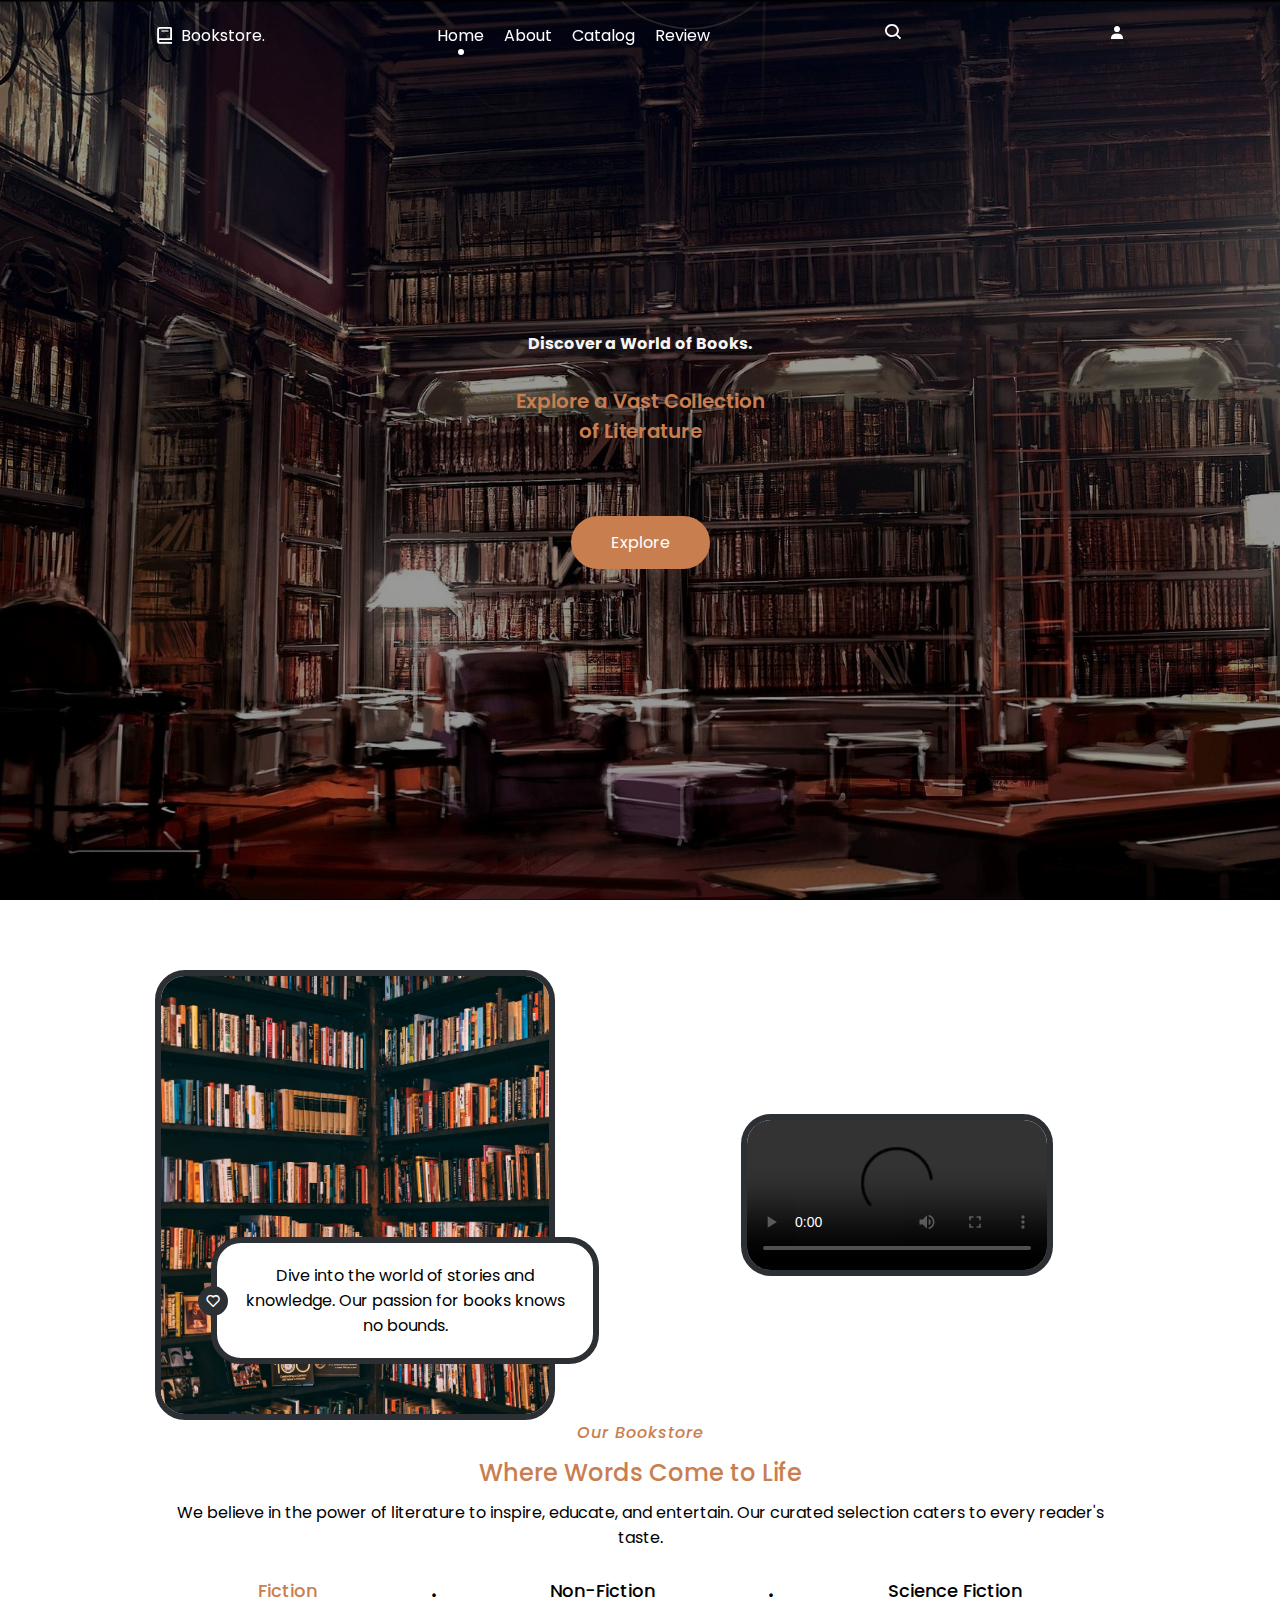
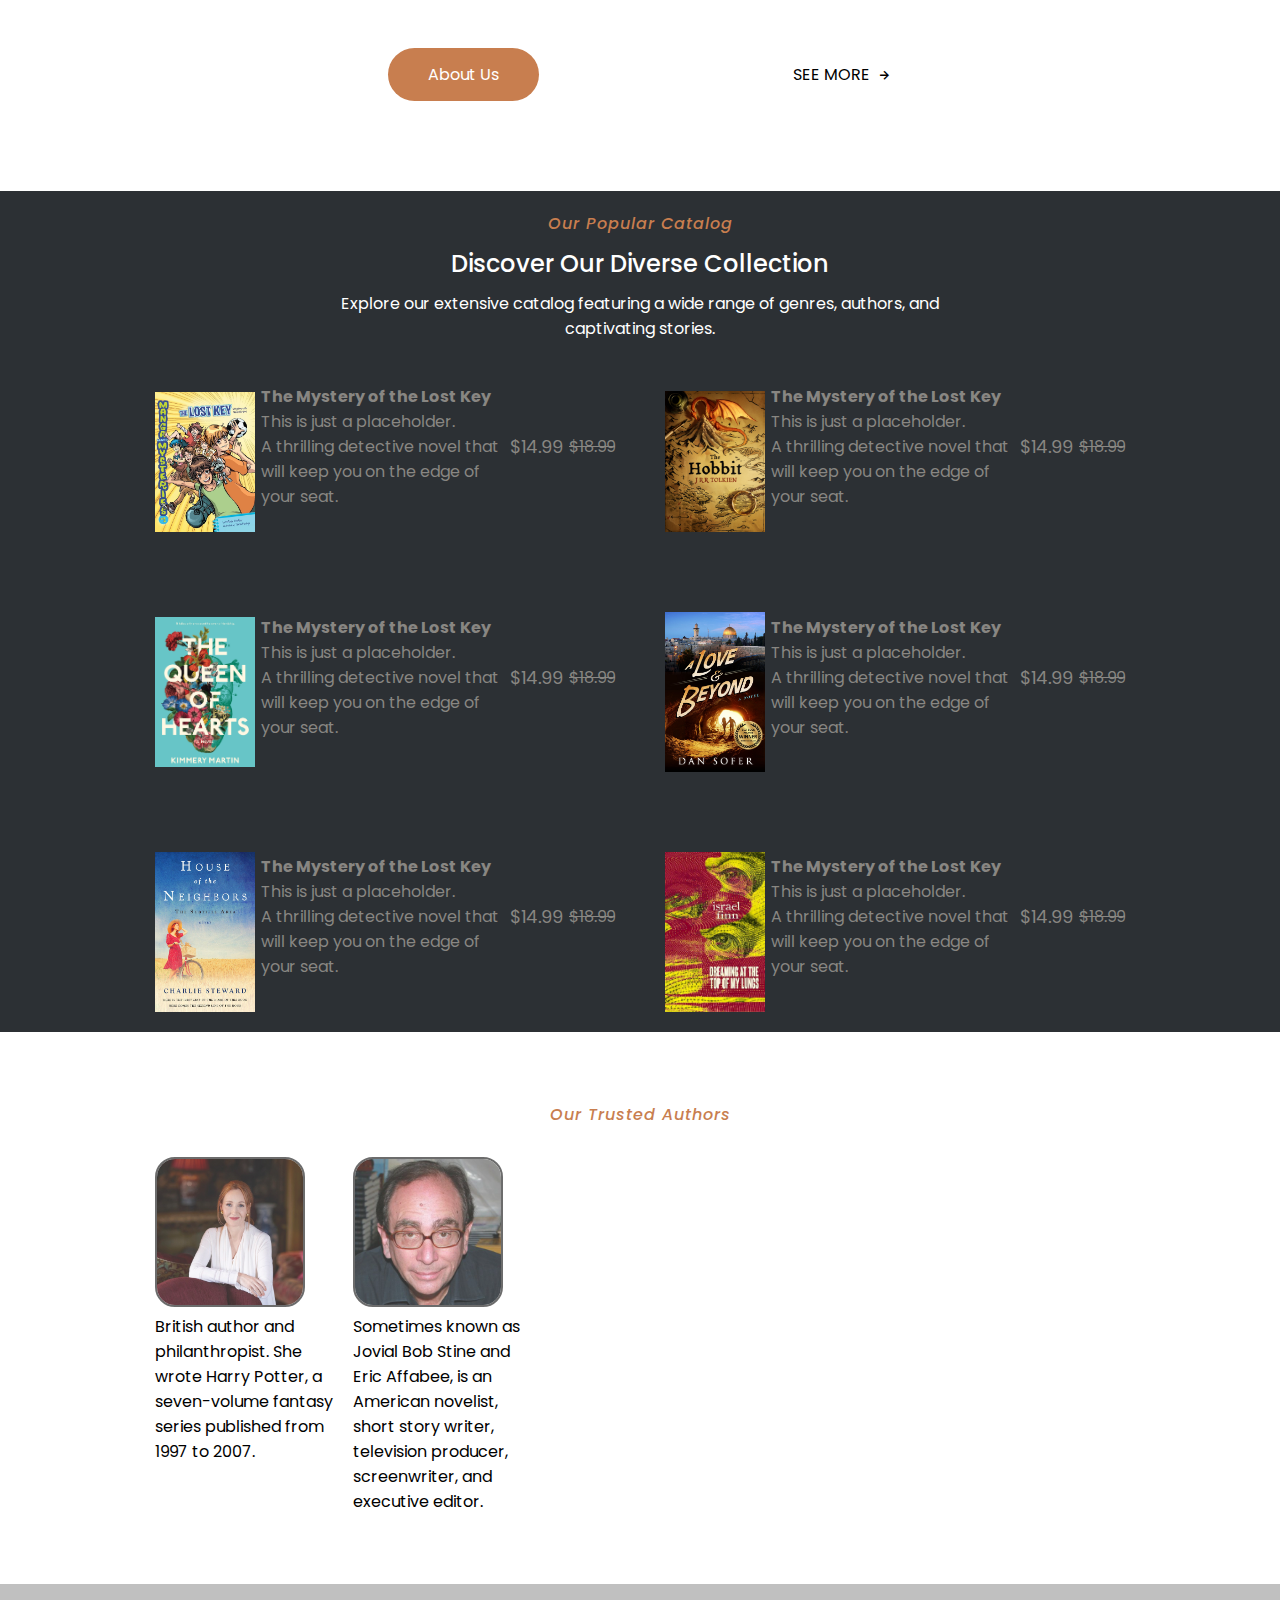
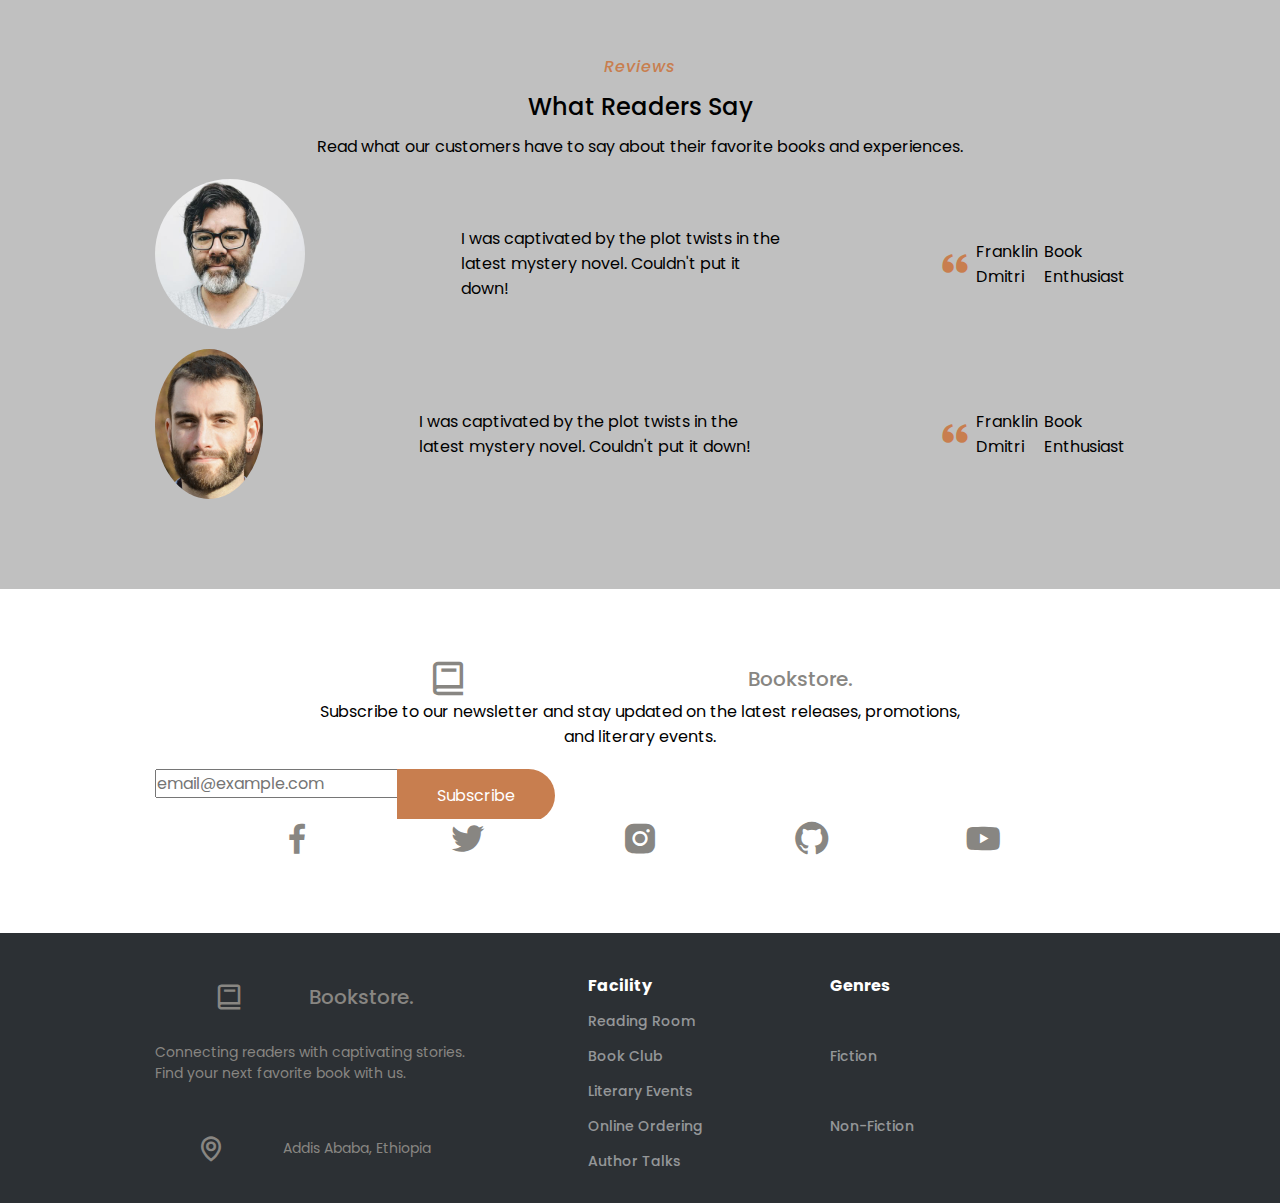
==== index.html @ dbc7db6d "Add files via upload" ====
<!DOCTYPE html>
<html lang="en">
<head>
    <meta charset="UTF-8">
    <meta http-equiv="X-UA-Compatible" content="IE=edge">
    <meta name="viewport" content="width=device-width, initial-scale=1.0">
    <title>Bookstore Website</title>
  
    <!--link to login page -->
   <!--Swiper JS CSS--> 
    <link rel="stylesheet" href="css/swiper-bundle.min.css">
    <!--Scroll Reveal --> 
    <link rel="stylesheet" href="css/scrollreveal.min.js">
    <!-- Boxicons-->
    <link href='https://unpkg.com/boxicons@2.1.2/css/boxicons.min.css' rel='stylesheet'>
     <!--CSS-->
    <link rel="stylesheet" href="css/style.css">
    <link rel="stylesheet" href="catalog.html">
   
</head>
<body>
    <!-- Header -->
    <header class="header">
        
        <nav class="nav container flex">
            <a href="#" class="logo-content flex">
                <i class='bx bx-book logo-icon'></i>
                <span class="logo-text">Bookstore.</span>
            </a>
            <div class="menu-content">
                <ul class="menu-list flex">
                    <li><a href="#home" class="nav-link active-navlink">home</a></li>
                    <li><a href="#about" class="nav-link">about</a></li>
                    <li><a href="catalog.html" class="nav-link">catalog</a></li>
                    <li><a href="Review.html" class="nav-link">review</a></li>
                </ul>

                <div class="media-icons flex">
                    <a href="https://www.facebook.com"><i class='bx bxl-facebook'></i></a>
                    <a href="https://twitter.com/i/flow/login"><i class='bx bxl-twitter'></i></a>
                    <a href="https://www.instagram.com/accounts/login"><i class='bx bxl-instagram-alt'></i></a>
                    <a href="https://github.com/login"><i class='bx bxl-github'></i></a>
                    <a href="https://www.youtube.com/login"><i class='bx bxl-youtube'></i></a>
                </div>

                <i class='bx bx-x navClose-btn'></i>
            </div>
           
             <div class="left-nav">
                <div class="search-icon">
                <i id="search-icon" class="bx bx-search logo-icon"></i>
                </div>
    
                <div class="login-content">
                    <i class='bx bxs-user'></i>
                </div>
                
                <i class='bx bx-menu navOpen-btn'></i>
            </div>
        </nav>    
    </header>

 
      <div class="wrapper">
         <span class="icon-close"><i class='bx bx-x'></i></span>
        <div class="form-box login">
            
        <form action="" class="form-box"> 
          <h2>Login</h2>
        <div class="input-box">
          <input class="input-text" type="email" required>
          <label for="input-text">Email</label>
          <i class='bx bxs-envelope' ></i>
        </div>
        <div class="input-box">
          <input class="input-text" type="password"  minlength="8" maxlength="32" required>
          <label for="input-text">password</label>
          <i class='bx bxs-lock-alt' ></i>
        </div>
        <div class="remeber-forgot">
           <label for="remeber-me"><input  type="checkbox">
         Remeber me</label>
      <a href="#">Forgot password?</a>
      </div>
      <div class="reg">
        <button class="btn" >Login</button>
          </div> 
        <div class="login-register">
            <p>Don't have an account ?<a  href="#"class="register-link">Register</a></p>
        </div>
        </div> 
        <div class="form-box register">
                <form action="" class="form-box"> 
                  <h2>Sign up</h2>
                  <div class="input-box">
                    
                    <input class="input-text" type="text" >
                    <label for="input-text">User name</label>
                    <i class='bx bxs-user' ></i>
                  </div>
                
                
                <div class="input-box">
                  
                  <input class="input-text" type="email">
                  <label for="input-text">Email</label>
                  <i class='bx bxs-envelope' ></i>
                </div>
                
                <div class="input-box">
                  
                  <input class="input-text" type="password"  minlength="8" maxlength="32" >
                  <label for="input-text">password</label>
                  <i class='bx bxs-lock-alt' ></i>
                </div>
                <div class="remeber-forgot">
                    <label for="remeber-me"><input  type="checkbox"id="remeber-me">
                  I agree to the terms and conditions</label>
               
               </div>
                <div class="reg">
                 <button class="btn">Register </button>
                   </div>
                   <div class="login-register"><p>Already have an account ?<a  href="#" class="login-link">Login</a></p>
                   </div>
            </form>
        </div>
      </div>
        <!-- Home Section -->
        <section class="home" id="home">
            <div class="home-content">
                <div class="swiper mySwiper">
                    <div class="swiper-wrapper">
                        <div class="swiper-slide">
                            <img src="images/homeImg1.jpg" alt="" class="home-img">
                            <div class="home-details">
                                <div class="home-text">
                                    <h4 class="homeSubtitle">Discover a World of Books.</h4>
                                    <h2 class="homeTitle">Explore a Vast Collection <br> of Literature</h2>
                                </div>
                                <button class="button">Explore</button>
                            </div>
                        </div>
                        <!-- We will add more slides for different book promotions -->
                    </div>
                    <div class="swiper-button-next swiper-navBtn"></div>
                    <div class="swiper-button-prev swiper-navBtn"></div>
                    <div class="swiper-pagination"></div>
                </div>
            </div>
            
        </section>
    
        <!-- About Section -->
        <section class="section about" id="about">
            <div class="about-content container">
                <div class="about-imageContent">
                    <img src="images/aboutImg.jpg" alt="" class="about-img">
                    <div class="aboutImg-textBox">
                        <i class='bx bx-heart heart-icon flex'></i>
                        <p class="content-description">Dive into the world of stories and knowledge. Our passion for books
                            knows no bounds.</p>
                    </div>
                </div>
    
                <div class="about-details">
                    <div class="about-text">
                        <h4 class="content-subtitle"><i>Our Bookstore</i></h4>
                        <h2 class="content-title">Where Words Come to Life</h2>
                        <p class="content-description">We believe in the power of literature to inspire, educate, and
                            entertain. Our curated selection caters to every reader's taste.</p>
                        <ul class="about-lists flex">
                            <li class="about-list">Fiction</li>
                            <li class="about-list dot">.</li>
                            <li class="about-list">Non-Fiction</li>
                            <li class="about-list dot">.</li>
                            <li class="about-list">Science Fiction</li>
                        </ul>
                    </div>
    
                    <div class="about-buttons flex">
                        <button class="button">About Us</button>
                        <a href="#" class="about-link flex">
                            <span class="link-text">see more</span>
                            <i class='bx bx-right-arrow-alt about-arrowIcon'></i>
                        </a>
                    </div>
                </div>
                <div class="about-intro-video">
                    <video src="/images/intro.mkv" controls  class="about-video"></video>
                </div>
            </div>
        </section>
    
        <!-- Catalog Section -->
        <section class="section catalog" id="catalog">
            <div class="catalog-container container">
                <div class="catalog-text">
                    <h4 class="section-subtitle"><i>Our Popular Catalog</i></h4>
                    <h2 class="section-title">Discover Our Diverse Collection</h2>
                    <p class="section-description">
                        Explore our extensive catalog featuring a wide range of genres, authors, and captivating stories.
                    </p>
                </div>
    
                <div class="catalog-content">
                    <div class="catalog-item catalog-item1 flex">
                        <img src="images/book1.jpg" alt="" class="catalog-img">
                        <div class="catalogItem-details">
                            <h4 class="catalogItem-topic"><span class="no-wrap">The Mystery of the Lost Key</span></h4>
                            <p class="catalogItem-des">This is just a placeholder. <br>  A thrilling detective novel that will keep you on the edge of
                            your seat.</p>
                        </div>
                        <div class="catalogItem-price flex">
                            <span class="discount-price">$14.99</span>
                            <span class="real-price">$18.99</span>
                        </div>
                    </div>
                    <div class="catalog-item catalog-item2 flex">
                        <img src="images/Cover 1.jpg" alt="" class="catalog-img">
                        <div class="catalogItem-details">
                            <h4 class="catalogItem-topic"><span class="no-wrap">The Mystery of the Lost Key</span></h4>
                            <p class="catalogItem-des">This is just a placeholder. <br> A thrilling detective novel that will keep you on the edge of
                            your seat.</p>
                        </div>
                        <div class="catalogItem-price flex">
                            <span class="discount-price">$14.99</span>
                            <span class="real-price">$18.99</span>
                        </div>
                    </div>
                    <div class="catalog-item catalog-item3 flex">
                        <img src="images/Cover 2.jpg" alt="" class="catalog-img">
                        <div class="catalogItem-details">
                            <h4 class="catalogItem-topic"><span class="no-wrap">The Mystery of the Lost Key</span></h4>
                            <p class="catalogItem-des">This is just a placeholder. <br> A thrilling detective novel that will keep you on the edge of
                                your seat.</p>
                        </div>
                        <div class="catalogItem-price flex">
                            <span class="discount-price">$14.99</span>
                            <span class="real-price">$18.99</span>
                        </div>
                    </div>
                    <div class="catalog-item catalog-item4 flex">
                        <img src="images/Cover 3.jpg" alt="" class="catalog-img">
                        <div class="catalogItem-details">
                            <h4 class="catalogItem-topic"><span class="no-wrap">The Mystery of the Lost Key</span></h4>
                            <p class="catalogItem-des">This is just a placeholder. <br> A thrilling detective novel that will keep you on the edge of
                            your seat.</p>
                        </div>
                        <div class="catalogItem-price flex">
                            <span class="discount-price">$14.99</span>
                            <span class="real-price">$18.99</span>
                        </div>
                    </div>
                    <div class="catalog-item catalog-item5 flex">
                        <img src="images/cover 4.jpg" alt="" class="catalog-img">
                        <div class="catalogItem-details">
                            <h4 class="catalogItem-topic"><span class="no-wrap">The Mystery of the Lost Key</span></h4>
                            <p class="catalogItem-des">This is just a placeholder. <br> A thrilling detective novel that will keep you on the edge of
                            your seat.</p>
                        </div>
                        <div class="catalogItem-price flex">
                            <span class="discount-price">$14.99</span>
                            <span class="real-price">$18.99</span>
                        </div>
                    </div>
                    <div class="catalog-item catalog-item6 flex">
                        <img src="images/cover 5.jpg" alt="" class="catalog-img">
                        <div class="catalogItem-details">
                            <h4 class="catalogItem-topic"><span class="no-wrap">The Mystery of the Lost Key</span></h4>
                            <p class="catalogItem-des">This is just a placeholder. <br> A thrilling detective novel that will keep you on the edge of
                            your seat.</p>
                        </div>
                        <div class="catalogItem-price flex">
                            <span class="discount-price">$14.99</span>
                            <span class="real-price">$18.99</span>
                        </div>
                    </div>
                    <!-- Add more book items as needed -->
                </div>
            </div>
        </section>

        <!-- Brand Section -->
        <section class="section brand">
            <div class="brand-container container">
                <h4 class="section-subtitle"><i>Our Trusted Authors</i></h4>
                <div class="brand-images">
                    <!-- Add author images -->
                    <figure class="brand-image">
                        <a href="https://en.wikipedia.org/wiki/J._K._Rowling" title="J. K. Rowling" target="_blank"><img src="images/author1.jpg"
                                alt="" class="brand-img"></a>
                                <figcaption> British author and philanthropist. She wrote Harry Potter, a seven-volume fantasy series published from 1997 to 2007.</figcaption>
                        </figure>
                    <figure class="brand-image">
                        <a href="https://en.wikipedia.org/wiki/R._L._Stine" title="R. L. Stine" target="_blank"><img src="images/author2.jpg"
                                alt="" class="brand-img"></a>
                                <figcaption>Sometimes known as Jovial Bob Stine and Eric Affabee, is an American novelist, short story writer, television producer,
                                screenwriter, and executive editor.</figcaption>
                        </figure>
                    <!-- Add more author images -->
                </div>
            </div>
        </section>
    
        <!-- Reviews Section -->
        <section class="section review" id="review">
            <div class="review-container container">
                <div class="review-text">
                    <h4 class="section-subtitle"><i>Reviews</i></h4>
                    <h2 class="section-title">What Readers Say</h2>
                    <p class="section-description">Read what our customers have to say about their favorite books and
                        experiences.</p>
                </div>
    
                <div class="testimonials">
                    <!-- Add book-related testimonials -->
                    <div class="testimonial-content flex">
                        <img src="images/reader1.jpg" alt="" class="review-img">
                        <p class="review-quote">I was captivated by the plot twists in the latest mystery novel.
                            Couldn't put it down!</p>
                        <i class='bx bxs-quote-alt-left quote-icon'></i>
                        <div class="testimonial-personDetails flex">
                            <span class="name">Franklin Dmitri</span>
                            <span class="job">Book Enthusiast</span>
                        </div>
                    </div>
                    <div class="testimonial-content flex">
                        <img src="images/reader2.jpg" alt="" class="review-img">
                        <p class="review-quote">I was captivated by the plot twists in the latest mystery novel.
                            Couldn't put it down!</p>
                        <i class='bx bxs-quote-alt-left quote-icon'></i>
                        <div class="testimonial-personDetails flex">
                            <span class="name">Franklin Dmitri</span>
                            <span class="job">Book Enthusiast</span>

                        </div>
                    </div>
                </div>
            </div>
        </section>
    
        <!-- Newsletter Section -->
        <section class="section newsletter">
            <div class="newsletter-container container">
                <a href="#" class="logo-content flex">
                    <i class='bx bx-book logo-icon'></i>
                    <span class="logo-text">Bookstore.</span>
                </a>
                <p class="section-description">Subscribe to our newsletter and stay updated on the latest releases,
                    promotions, and literary events.</p>
                <div class="newsletter-inputBox">
                    <input type="email" placeholder="email@example.com" class="newsletter-input">
                    <button class="button newsletter-button">Subscribe</button>
                </div>
                <div class="newsletter media-icons flex">
                    <!-- Replace the following URLs with our actual social media links -->
                    <a href="https://www.facebook.com"><i class='bx bxl-facebook'></i></a>
                    <a href="https://twitter.com"><i class='bx bxl-twitter'></i></a>
                    <a href="https://www.instagram.com"><i class='bx bxl-instagram-alt'></i></a>
                    <a href="https://github.com"><i class='bx bxl-github'></i></a>
                    <a href="https://www.youtube.com"><i class='bx bxl-youtube'></i></a>
                </div>
            </div>

        </section>
    </main>
<!-- Footer Section -->
<footer class="section footer">
    <div class="footer-container container">
        <div class="footer-content">
            <a href="#" class="logo-content flex">
                <i class='bx bx-book logo-icon'></i>
                <span class="logo-text">Bookstore.</span>
            </a>
            <p class="content-description">Connecting readers with captivating stories. Find your next favorite book with us.</p>
            <div class="footer-location flex">
                <i class='bx bx-map map-icon'></i>
                <div class="location-text">
                    Addis Ababa, Ethiopia
                </div>
            </div>
        </div>
        <div class="footer-linkContent">
            <ul class="footer-links">
                <h4 class="footerLinks-title">Facility</h4>
                <li><a href="#" class="footer-link">Reading Room</a></li>
                <li><a href="#" class="footer-link">Book Club</a></li>
                <li><a href="#" class="footer-link">Literary Events</a></li>
                <li><a href="#" class="footer-link">Online Ordering</a></li>
                <li><a href="#" class="footer-link">Author Talks</a></li>
            </ul>
            <ul class="footer-links">
                <h4 class="footerLinks-title">Genres</h4>
                <li><a href="#" class="footer-link">Fiction</a></li>
                <li><a href="#" class="footer-link">Non-Fiction</a></li>
                <!-- more genre links as needed -->
            </ul>
        </div>
    </div>
</footer>

<script src="js/script.js"></script>
</body>
</html>
---- css/style.css ----
/* Google Fonts - Poppins */
@import url('https://fonts.googleapis.com/css2?family=Poppins:wght@300;400;500;600&display=swap');

html{
    font-size: 62.5%; /* 1rem = 10px */
    scroll-behavior: smooth;
}
:root{
/* Font Sizes & Family */
/* if we set html's font size 62.5% then 1rem = 10px */

--body-font: 'Poppins', sans-serif;

--big-font: 4rem;
--h1-font: 3.6rem;
--h2-font: 2.4rem;
--h3-font: 2rem;
--h4-font: 1.8rem;
--normal-font: 1.6rem;
--small-font: 1.4rem;
--smaller-font: 1.3rem;

/* Font Weight ***/
--font-regular: 400;
--font-medium: 500;
--font-semi-bold: 600;

/* Color Variables */
--primary-color: #C87E4F;
--primary-color-hover: #C2703D;
--text-color: #000000;
--text-color-light: #888682;
--border-color: #484848;
--white-color: #FFF;
--section-bg: #2C3034;
--log-fon-c:#888682;
/* z-index */
--z-overlay: 10;
--z-fixed: 100;

/* transition */
--tran-0-2: 0.2s;
--tran-0-3: 0.3s;
--tran-0-5: 0.5s;
}

/*Font sizes For Small Screen 968px */
@media screen and (max-width: 990px) {
:root {
  --big-font: 3.5rem;
  --h1-font: 2.4rem;
  --h2-font: 2rem;
  --h3-font: 1.8rem;
  --h4-font: 1.6rem;
  --normal-font: 1.5rem;
  --small-font: 1.3rem;
  --smaller-font: 1.2rem;
}
}
/* CSS Reset */
*{
  margin: 0;
  padding: 0;
  box-sizing: border-box;
}
body{
  overflow-x: hidden;
  background-color: var(--white-color);
}

/* Custom Scrollbar */
::selection {
  background-color: var(--primary-color);
  color: var(--white-color);
}
::-webkit-scrollbar{
  width: 8px;
}
::-webkit-scrollbar-track{
  background-color: #f9f1ec;
}
::-webkit-scrollbar-thumb{
  border-radius: 1rem;
  background-color: var(--primary-color);
}
::-webkit-scrollbar-thumb:hover{
  border-radius: 1rem;
  background-color: var(--primary-color-hover)
}

body,
button,
input{
  font-family: var(--body-font);
  font-size: var(--normal-font);
  font-weight: var(--font-regular);
  color: var(--text-color);
}
input{
  outline: none;
}
ul{
  list-style-type: none;
}
a {
  text-decoration: none;
}
img{
  width: 100%;
  height: auto;
  object-fit: cover;
}

/* Utility CSS */
.section{
  padding: 7rem 2rem;
}
.container{
  max-width: 1030px;
  width: 100%;
  margin: 0 auto;
  padding: 0 3rem;
}
.flex{
  display: flex;
  justify-content: space-evenly;
  align-items: center;
  column-gap: 0.6rem;
}
.button{
  border: none;
  outline: none;
  color: var(--white-color);
  padding: 1.4rem 4rem;
  border-radius: 3rem;
  background-color: var(--primary-color);
  transition: var(--tran-0-3);
  cursor: pointer;
}
.catalog-img {
  max-width: 100px; 
  max-height: auto; 
}
.button:hover{
  background-color: var(--primary-color-hover);
}
.section-subtitle,
.content-subtitle{
  color: var(--primary-color);
  font-size: var(--normal-font);
  letter-spacing: 1px;
  font-weight: var(--font-medium);
  text-align: center;
}
.section-title,
.content-title{
  color:#C87E4F;
  text-align: center;
  font-size: var(--h2-font);
  font-weight: var(--font-medium);
  margin: 1rem 0;
}
.section-description,
.content-description{
  text-align: center;
  margin-bottom: 2rem;
}
.section-description{
  padding: 0 16rem;
}

.no-wrap {
  text-wrap: nowrap;
}

/* Header */
.header{
  position: fixed;
  top: 0;
  left: 0;
  height: 7rem;
  width: 100%;
  z-index: var(--z-fixed);
  transition: var(--tran-0-5);
}
.header-active{
  height: 6rem;
  background-color: var(--white-color);
  box-shadow: 0 0 10px rgba(0, 0, 0, 0.2);
}


/* nav */
.nav{
  position: relative;
  height: 100%;
  align-items: center;
  justify-content: space-between;
}
.navOpen-btn,
.login-content,
.logo-icon,
.logo-text,
.nav-link,
.phone-icon,
.phone-number a{
  color: var(--white-color);
 
}

.logo-text,
.logo-icon{
  margin:0  ;
}
.left-nav{
  width: 25%;
  display: flex;
  justify-content: space-between;
}

.header-active .login-content,
.header-active .logo-icon,
.header-active .logo-text,
.header-active .nav-link,
.header-active .phone-icon,
.header-active .phone-number{
  color: var(--text-color);
}

.logo-icon,
.phone-icon{
  font-size: 2rem;
}
.menu-list{
  column-gap: 2rem;
}
.nav-link{
  position: relative;
  text-transform: capitalize;
}
.nav-link::before{
  content: '';
  position: absolute;
  left: 50%;
  bottom: -8px;
  height: 6px;
  width: 6px;
  border-radius: 50%;
  transform: translateX(-50%);
  background-color: var(--white-color);
  opacity: 0;
}
.active-navlink::before{
  opacity: 1;
}
.header-active .active-navlink::before{
  background-color: var(--text-color);
}
.media-icons{
  column-gap: 1rem;
}
.media-icons a{
  color: var(--text-color-light);
}
.navClose-btn,
.navOpen-btn,
.media-icons{
  display: none;
}


/* nav responsive */
@media screen and (max-width: 768px) {
  .contact-content{
    display: none;
  }
  .navClose-btn,
  .navOpen-btn,
  .media-icons{
  display: block;
  }
  .nav .menu-content{
    position: fixed;
    top: 0;
    right: -100%;
    max-width: 300px;
    width: 100%;
    height: 100%;
    z-index: var(--z-fixed);
    padding: 10rem 0 5rem;
    background-color: var(--white-color);
    box-shadow: 0 0 10px rgba(0, 0, 0, 0.2);
    display: flex;
    flex-direction: column;
    align-items: center;
    justify-content: space-between;
    transition: var(--tran-0-5);
  }

  .nav .menu-content.open{
    right: 0;
  }
  .menu-list{
    flex-direction: column;
    row-gap: 2.5rem;
    font-size: var(--h4-font);
  }
  .nav-link{
    color: var(--text-color);
  }
  .nav-link::before{
    background-color: var(--text-color);
  }
  .navClose-btn{
    position: absolute;
    top: 2rem;
    right: 2rem;
    font-size: 2.5rem;
    cursor: pointer;
  }
  .navOpen-btn{
    font-size: 2rem;
    cursor: pointer;
    color: var(--white-color);
  }
  .header-active .navOpen-btn{
    color: var(--text-color);
  }
}
/*login- register*/
.wrapper{
  shape-rendering: crispEdges;
  text-rendering: optimizeLegibility;
  image-rendering: optimizeQuality;
  z-index: 2;
  font-size:medium;
  display: flex;
  position: absolute;
  width: 43rem;
  height:44rem;
  border-radius: 3rem;
  box-shadow: 0px 5px 20px rgba(122, 118, 118, 0.51);
  background-color:transparent;
  backdrop-filter: blur(40px);
  justify-content: center;
  align-items: center;
  top: 50%;
  left: 50%;
  transform:  translate(-50%,-50%);
  transform: scale(0) ;
  overflow: hidden;
   border: 1px solid #5c3b3bc0;
   transition: 0.4s , 0.25s ;
  position: fixed;
}
.wrapper.active-popup{
  transform: scale(1);
  transform: translate(-50%,-50%);
 
}

.wrapper.active{
  height: 53rem;
  scroll-behavior:none;
}
.wrapper .form-box{
  width: 100%;
  padding: 30px;
}
.wrapper .form-box.login{
  transition: transform .18s ease;
  transform: translateX(0);
}
.wrapper.active .form-box.login{
  position: absolute;
  transition: none;
  transform: translateX(-400px);
}
.wrapper .form-box.register{
  position:absolute;
  transform: translateX(400px);
}
.wrapper.active .form-box.register{
  transition:transform 0.18s ease;
  transform:translateX(0) ;
}

.wrapper .icon-close{
  
   z-index: 3;
  position: absolute; 
  top: 0;
  right:0;
  background-color:var(--primary-color-hover);
  width: 50px;
  height: 50px;
  font-size: 2em;
  border-bottom-left-radius: 30px 30px;
  color: #c0c0c0;
  display: flex;
  justify-content: center;
  align-items: center; 
  cursor: pointer;
}
.form-box h2{
  text-align: center;
  margin: 3rem;
  color: var(--log-fon-c);
}
.wrapper .register-form{
  position: absolute;
  transform: translatex(500px);
}

.input-box{
  position: relative;
  width: 100%;
  height: 5rem;
  margin: 3rem 0;
  border-bottom: 1px solid #3C3633 ;
  
}
.input-box  label{
  position: absolute ;
  top: 55%;
  left: 5px;
  transform: translateY(-50%);
  transition: 0.3s;
  color: var(--log-fon-c);
}
.input-box input:focus~label,
.input-box input:valid~label
{ 
    top: -5px;
}

 .input-box i{
  color: var(--log-fon-c);
  position: absolute;
  right: 7px;
  line-height: 5.7rem;
}
 .input-text{
  outline: none;
  border: none;
  border-radius: 0.2rem;
  width: 100%;
  height: 100%;
  border: none;
  font-size: 1em;
  font-weight: 500;
  padding: 0 37px 0 5px  ;
  margin: 1.2rem 0;
  color: var(--log-fon-c);
  background-color: transparent;
  
}

 .remeber-forgot{
  display: flex;
  justify-content: space-evenly;
  color:var(--log-fon-c)
}
 .remeber-forgot a{
  text-decoration: none;
  color: #f19256;
}
 .remeber-forgot label input{
  accent-color:#f19256;
}
 .remeber-forgot a:hover{
  text-decoration: underline;
}
.login-register{
  display: flex;
  justify-content: space-evenly;
  font-size: 1em;
  color: var(--log-fon-c);
}
.login-register a{
  text-decoration: none;
  color: #f19256;
}
.login-register a:hover{
text-decoration: underline;
}
.reg{
  display: flex;
  justify-content: center;
}
.btn{
  background-color:#f19256;
  border: none;
  margin-top: 1.5rem;
  margin-bottom: 1.5rem;
  width: 28rem;
  height: 3.8rem;
  font-size:1.7rem;
  font-weight: 600;
  border-radius: 0.5rem;
}
.btn:hover{
  background-color: #dad8d8;
  color: rgb(226, 94, 17);
}


/* Home */
.home{
  height: 100vh;
  width: 100%;
  /* background-color: red; */
  background-color: var(--primary-color);
}
.swiper-slide{
  position: relative;
  height: 100vh;
  width: 100%;
}
.home .swiper-slide::before{
  content: '';
  position: absolute;
  left: 0;
  top: 0;
  height: 100%;
  width: 100%;
  background-color: rgba(0, 0, 0, 0.4);

}
.home-img{
  width: 100%;
  height: 100%;
}

/* swiper button */
.swiper-navBtn{
  height: 5rem;
  width: 5rem;
  color: var(--white-color);
  border-radius: 50%;
  background-color: rgba(255, 255, 255, 0.2);
  transition: var(--tran-0-2);
  opacity: 0;
  visibility: visible;
}
.home:hover .swiper-navBtn,
.review:hover .swiper-navBtn{
  opacity: 1;
}
.swiper-navBtn:hover{
  background-color: rgba(255, 255, 255, 0.3);
}
.swiper-navBtn::after,
.swiper-navBtn::before{
  font-size: 2rem;
}

.swiper-button-next{
  right: 16rem;
}
.swiper-button-prev{
  left: 16rem;
}

.swiper-pagination-bullet{
  background-color: var(--white-color);
  opacity: 1;
  height: 1.5rem;
  width: 1.5rem;
  margin-bottom: 2rem;
  visibility: hidden;
}
.swiper-pagination-bullet-active{
  border: 3px solid var(--white-color);
  background-color: var(--primary-color);
}
.home-details{
  position: absolute;
  top: 50%;
  left: 50%;
  transform: translate(-50%, -50%);
  display: grid;
  justify-items: center;
  width: 100%;
  row-gap: 4rem;
}

.homeSubtitle{
  text-align: center;
  font-size: var(--normal-font);
  color: whitesmoke;
}
.homeTitle {
  text-align: center;
  font-size: var(--big-font);
  color: #c87e4f;
  font-weight: var(--font-semi-bold);

  transform: scale(0.5);
  animation: fadeInAndScale 3s ease-in-out forwards;
}

@keyframes fadeInAndScale {
  0% {
    opacity: 0;
    transform: scale(0.5);
  }

  33% {
    opacity: 0.5;
    transform: scale(0.8);
  }

  66% {
    opacity: 0.8;
    transform: scale(1.2);
  }

  100% {
    opacity: 1;
    transform: scale(1);
  }
}

/* Menu */
.menu {
  background-color: var(--section-bg);
}

.section-title,
.section-description {
  color: var(--white-color);
}

.menu .menu-content {
  display: grid;
  grid-template-columns: 1.8fr 1fr;
  column-gap: 6rem;
  margin-top: 6rem
}

.menu-img {
  height: 80px;
  width: 80px;
  margin-right: 1.5rem;
}

.menu-items {
  display: grid;
  row-gap: 1.5rem;
}

.menu-item {
  position: relative;
  padding: 2rem 2.5rem;
  background-color: var(--white-color);
}

.menuItem-details {
  margin-right: 1.5rem;
}

.menuItem-topic {
  font-weight: var(--font-semi-bold);
}

.menuItem-des {
  font-size: var(--small-font);
}

.menuItem-price {
  flex-direction: column;
  padding-left: 2rem;
  border-left: 2px solid rgba(0, 0, 0, 0.3);
}

.discount-price {
  font-size: 1.8rem;
}

.real-price {
  text-decoration: line-through;
}

.time-topic {
  width: 100%;
  display: block;
  text-align: center;
  font-size: 1.8rem;
  font-weight: var(--font-regular);
  padding: 1.5rem 0;
  color: var(--white-color);
  background-color: var(--primary-color);
}

.time-list {
  padding: 1.5rem;
  border-bottom: 2px solid rgba(0, 0, 0, 0.3);
  justify-content: space-between;
  background-color: var(--white-color);
}

.time-list:nth-child(7) {
  border-bottom: none;
}

/* About */
.about .content-subtitle,
.about .content-title,
.about .content-description{
  text-align: center;
}
.about-content{
  display: grid;
  grid-template-areas: 
    "image video"
    "content content";
  column-gap: 7rem;
  align-items:center;
  padding: 0 auto;
}

.about-img {
  width: 100%;
  height: 100%;
  object-fit: cover;
  border-radius: 2.4rem;
  box-sizing: content-box;
}

.about-video {
  align-self: center;
  border-radius: 2.4rem;
  max-width: 388px;
  object-fit: cover;
}
.about-intro-video {
  position: relative;
  grid-area: video;
  max-width: 400px;
  border: 6px solid var(--section-bg);
  border-radius: 3rem;
  justify-self: center;
  display: flex;
}
.about-imageContent{
  position: relative;
  max-width: 400px;
  height: 450px;
  border: 6px solid var(--section-bg);
  border-radius: 3rem;
  grid-area: image;
}
.aboutImg-textBox{
  position: absolute;
  bottom: 5rem;
  right: -5rem;
  padding: 2rem;
  max-width: 360px;
  min-width: 100%;
  text-align: center;
  border: 6px solid var(--section-bg);
  border-radius: 3rem;
  background-color: var(--white-color);
}
.aboutImg-textBox .content-description{
  text-align: center;
  margin-bottom: 0;
}
.heart-icon{
  position: absolute;
  left: -1.9rem;
  top: 50%;
  height: 3rem;
  width: 3rem;
  color: var(--white-color);
  background-color: var(--section-bg);
  transform: translateY(-50%);
  justify-content: center;
  border-radius: 50%;
}

.about-details{
  grid-area: content;
  display: grid;
  row-gap: 4rem;
}
.about-lists{
  column-gap: 1rem;
  align-items: baseline;
}
.about-list{
  font-weight: var(--font-medium);
  font-size: 1.8rem;
}
.about-list:nth-child(1){
  color: var(--primary-color);
}
.about-list.dot{
  font-size: 2.5rem;
}
.about-buttons{
  column-gap: 2rem;
  margin-bottom: 2rem;
}
.about-link .link-text,
.about-arrowIcon{
  color: var(--text-color);
  text-transform: uppercase;
}
.about-arrowIcon{
  transition: var(--tran-0-3);
}
.about-link:hover .about-arrowIcon{
  margin-left: 4px;
}

 /* About Responsive */

@media screen and (max-width: 600px){
  .about-details {
      display: block;
    }
  .about-content{
    display: block;
  }
}
/* Catalog*/
.catalog {
  background-color: var(--section-bg);
  color: var(--text-color-light);
  padding: 2rem;
}

.catalog-container {
  display: grid;
  grid-template-areas:
    "head  head"
    "content content"
    "content content";
}

.catalog-text {
  grid-area: head;
}
.catalog-content {
  grid-area: content;
  display: grid;
  grid-template-areas: 
    "item1 item2"
    "item3 item4"
    "item5 item6";
  gap: 5rem 5rem;
  justify-content: space-between;
  align-items: stretch;
}
.catalog-item1 {
  grid-area: item1;
}
.catalog-item2 {
  grid-area: item2;
}
.catalog-item3 {
  grid-area: item3;
}
.catalog-item4 {
  grid-area: item4;
}
.catalog-item5 {
  grid-area: item5;
}

.catalog-item5 {
  grid-area: item5;
}

.catalog-img {
  margin-top: 3rem;
}

@media screen and (max-width:600px) {
  .catalog-content {
    display: block;
    row-gap: 3rem;
  }
  .catalog-container {
    display: block;
  }
}

/* Brand */
.brand {
  background-color:var(--white-color);
}
.brand-images{
  display: grid;
  align-items:normal;
  column-gap: 2rem;
  justify-content: space-between;
  justify-items: center;
  margin-top: 3rem;
  grid-template-columns: repeat(5,1fr);
}
.brand-img{
  width: 150px;
  object-fit: contain;
  opacity: 0.8;
  transition: var(--tran-0-5);
  border: 2px var(--border-color) solid;
  border-radius: 2rem;
}
.brand-img:hover{
  opacity: 1;
}
/* catalog */
.cartbtn{
  border: none;
  outline: none;
  color: var(--white-color);
  padding: 1.4rem 4rem;
  border-radius: 3rem;
  background-color: var(--primary-color);
  transition: var(--tran-0-3);
  cursor: pointer;
}


/* Review */
.review{
  background-color: #c0c0c0;
}
.review .section-title,
.review .section-description{
  color: var(--text-color);
}

.review-container {
  display: grid;
  grid-template-areas: 
    "header header"
    "content content"
}

.review-text {
  grid-area: header;
}

.testimonials {
  grid-area: content;
  display: grid;
}
.testi-content{
  position: relative;
  height: 100%;
  width: 100%;
  row-gap: 2rem;
  flex-direction: column;
}
.review-img{
  height: 150px;
  width: 150px;
  border-radius: 50%;
  margin-bottom: 2rem;
}
.review-quote{
  padding: 0 15rem;
  text-align: start;
}
.quote-icon{
  font-size: 3rem;
  color: var(--primary-color);
}


/* Newsletter */
.newsletter .logo-icon,
.newsletter .logo-text,
.newsletter .section-description{
  color: var(--text-color);
}
.newletter-container{
  display: grid;
  justify-items: center;
  row-gap: 4rem;
}
.newsletter .logo-icon{
  font-size: 5rem;
  color: var(--text-color-light);
}
.newsletter .bx {
  font-size: 4rem;
  justify-content: center;
}
.newsletter .logo-text{
  color: var(--text-color-light);
  font-size: 2rem;
  font-weight: var(--font-medium);
}
.newsletter-inputBox{
  position: relative;
  height: 5rem;
  max-width: 400px;
  width: 100%;
  overflow: hidden;
}
.newletter-input{
  height: 100%;
  width: 100%;
  border-radius: 3rem;
  border: 2px solid rgba(0, 0, 0, 0.2);
  padding: 0 16rem 0 2rem;
}
.newsletter-button{
  position: absolute;
  top: 0;
  right: 0;
  border-radius: 0 3rem 3rem 0;
}
.newsletter .media-icons{
  display: flex;
}

/* Footer */
.footer{
  padding: 4rem 2rem 3rem;
  background-color: var(--section-bg);
}
.footer .content-description,
.footer .map-icon,
.footer .location-text{
  color: var(--text-color-light);
}
.footer-container{
  display: grid;
  grid-template-columns: 1fr 2fr;
  column-gap: 2rem;
  align-items: center;
}
.footer-content{
  display: grid;
  row-gap: 3rem;
}
.footer .logo-text,
.footer .logo-icon{
  color: var(--text-color-light);
  font-size: 2rem;
  font-weight: var(--font-medium);
}
.footer .logo-icon{
  font-size: 3rem;
}
.footer .content-description,
.footer .location-text{
  text-align: left;
  font-size: var(--small-font);
}
.footer .map-icon{
  font-size: 3rem;
  margin-right: 1rem;
}
.footer-linkContent{
  display: grid;
  grid-template-columns: repeat(3,1fr);
  justify-items: end;
}
.footer-links{
  display: grid;
  row-gap: 1rem;
  font-weight: var(--font-medium);
  color: var(--white-color);
}
.footer-link{
  font-size: var(--small-font);
  color: rgba(255, 255, 255, 0.5);
  transition: var(--tran-0-3);
}
.footer-link:hover{
  color: rgba(255, 255, 255, 0.8);
}
.footer-copyRight{
  max-width: 970px;
  margin: 0 auto;
  text-align: center;
  padding-top: 3rem;
  margin-top: 3rem;
  font-size: var(--small-font);
  border-top: 2px solid var(--text-color-light);
  color: rgba(255, 255, 255, 0.8);;
}


/* Scroll Up */
.scrollUp-btn{
  position: fixed;
  bottom: -30%;
  right: 3rem;
  height: 3rem;
  width: 3rem;
  font-size: 2rem;
  border-radius: 4px;
  color: var(--primary-color-hover);
  cursor: pointer;
  box-shadow: 0 3px 6px rgba(0, 0, 0, 0.2);
  background-color: var(--white-color);
  z-index: var(--z-overlay);
  justify-content: center;
  transition: var(--tran-0-3);
}
.scrollUpBtn-active{
  bottom: 3rem;
}
.scrollUp-icon{
  opacity: 0.9;
  transition: var(--tran-0-3);
}
.scrollUp-btn:hover .scrollUp-icon{
  opacity: 1;
}

/* Responive media */
@media screen and (max-width: 1150px) {
  .swiper-button-prev {
    left: 10rem;
}
  .swiper-button-next {
    right: 10rem;
}
}

@media screen and (max-width: 1000px) {
  .swiper-button-prev {
    left: 3rem;
}
  .swiper-button-next {
    right: 3rem;
}
  .section-description {
    padding: 0 8rem;
  }
  .about-imageContent {
    height: 400px;
  }
  .aboutImg-textBox {
    padding: 1.5rem 2rem;
  }
  .menu .menu-content {
    grid-template-columns: 1.5fr 1fr;
    column-gap: 3rem;
  }
  .brand-images{
    grid-template-columns: repeat(3,1fr);
  }

}

@media screen and (max-width: 768px) {
  .left-nav{
    width: 20%;
    justify-content: space-between;
    align-items: center;
  }
  .section.review{
    padding: 7rem 1rem 3rem;
  }
  .review .swiper{
    padding-bottom: 6.5rem;
  }
  .swiper-navBtn{
    visibility: hidden;
  }
  .swiper-pagination-bullet{
    visibility: visible;
  }
   
  .section {
    padding: 7rem 1rem;
}
.section-description,
.review-quote{
  padding: 0 6rem;
}
.about-content{
  grid-template-columns: 1fr;
  row-gap: 3rem;
  justify-items: center;
}
.about .content-subtitle,
.about .content-title,
.about .content-description{
  text-align: center;
}
.about-details {
  justify-items: center;
}
.about-lists{
  justify-content: center;
}
.menu .menu-content {
  grid-template-columns: 1fr;
  row-gap: 3rem;
}
.footer-container{
  row-gap: 1.5rem;
}
}

@media screen and (max-width: 600px){
  .container{
    padding: 0.5rem;
  }
  .section-description, .review-quote{
    padding: 0;
  }
  .wrapper{
    width: 38rem;
    shape-rendering: crispEdges;
    text-rendering: optimizeLegibility;
    image-rendering: optimizeQuality;
  }
  .aboutImg-textBox{
    right: -2rem
  }
  .menuItem-price{
    border: none;
  }
  .menu-img{
    height: 70px;
    width: 70px;
    margin-right: 0;
}
  .brand-images{
    grid-template-columns: repeat(2,1fr);
  }
  .brand-img{
    width: 130px;
  }
  .footer-container{
    grid-template-columns: 1fr;
    row-gap: 6rem;
  }
  .footer-content{
    justify-items: center;
  }
  .footer-linkContent{
    justify-items: center;
  }
  
}
@media screen and (max-width: 500px) {

  
}
@media screen and (max-width: 400px) {
  .homeTitle{
    font-size:3rem;
  }
  .wrapper{
    width: 35rem;
    font-size: var(--font-medium);
    shape-rendering: crispEdges;
    text-rendering: optimizeLegibility;
    image-rendering: optimizeQuality;
  }
 
  .menu-item{
    flex-direction: column;
    align-items: center;
    padding: 1rem;
    row-gap: 2rem;
  }
  .menuItem-details{
    margin-right: 0;
    display: flex;
    flex-direction: column;
    align-items: center;
  }
  .menuItem-price{
    padding-left: 0;
    flex-direction: row;
  }
  .menuItem-des{
    text-align: center;
  }
  .newsletter-input {
    padding: 0 11rem 0 2rem;

  }
  .newsletter-button {
    padding: 1.4rem 2rem;
  }
}
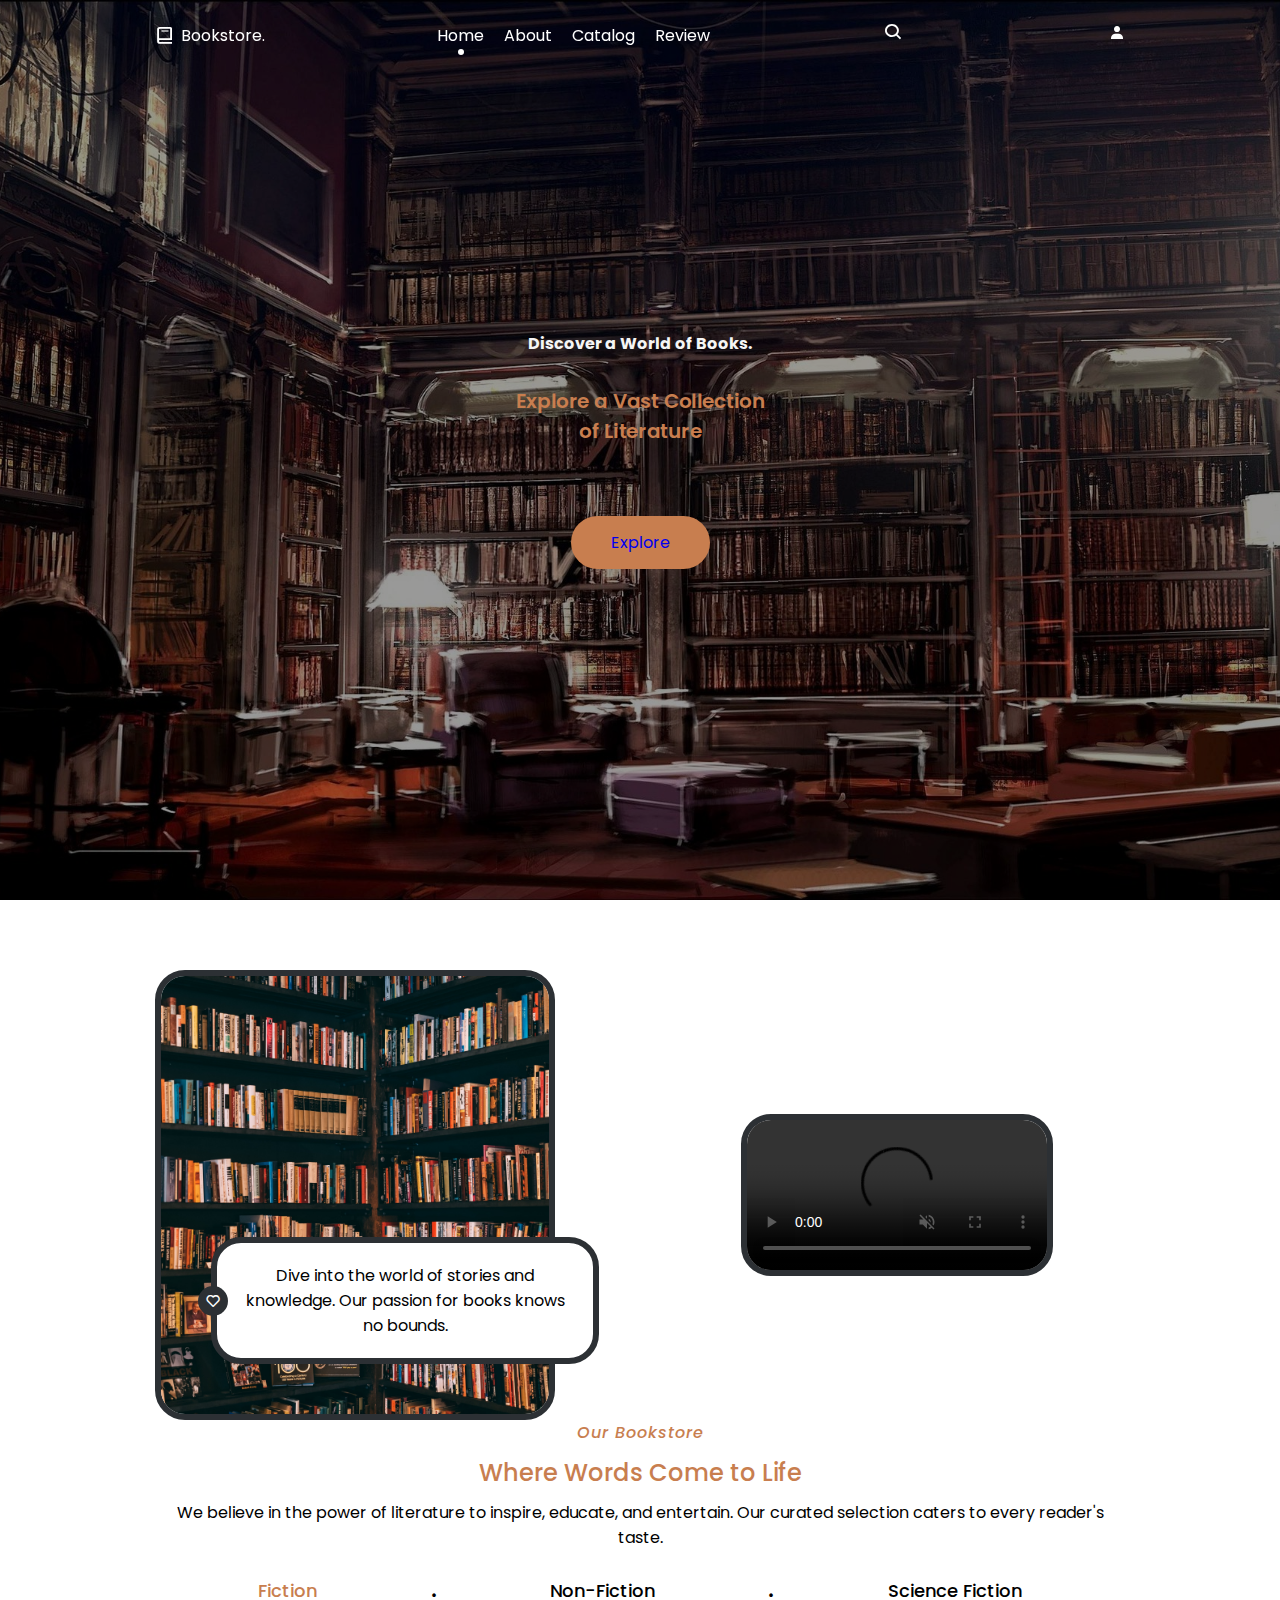
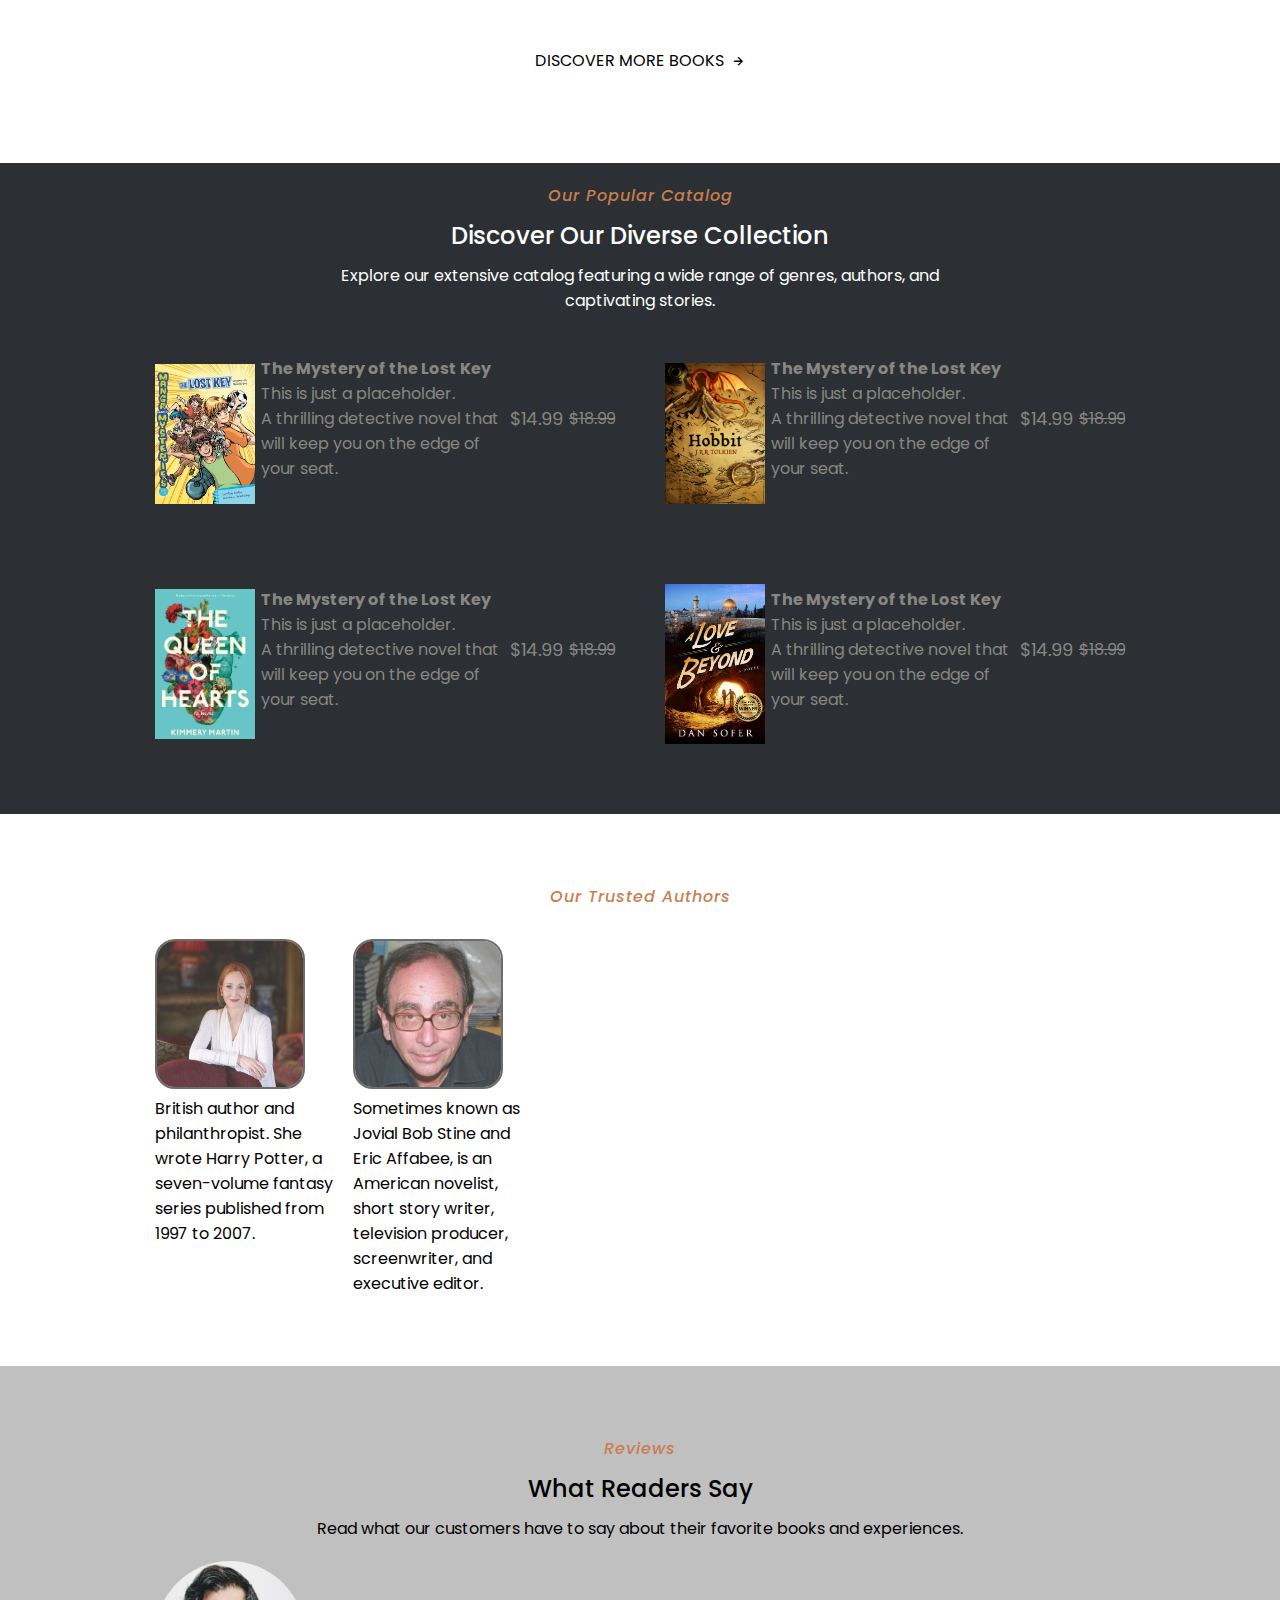
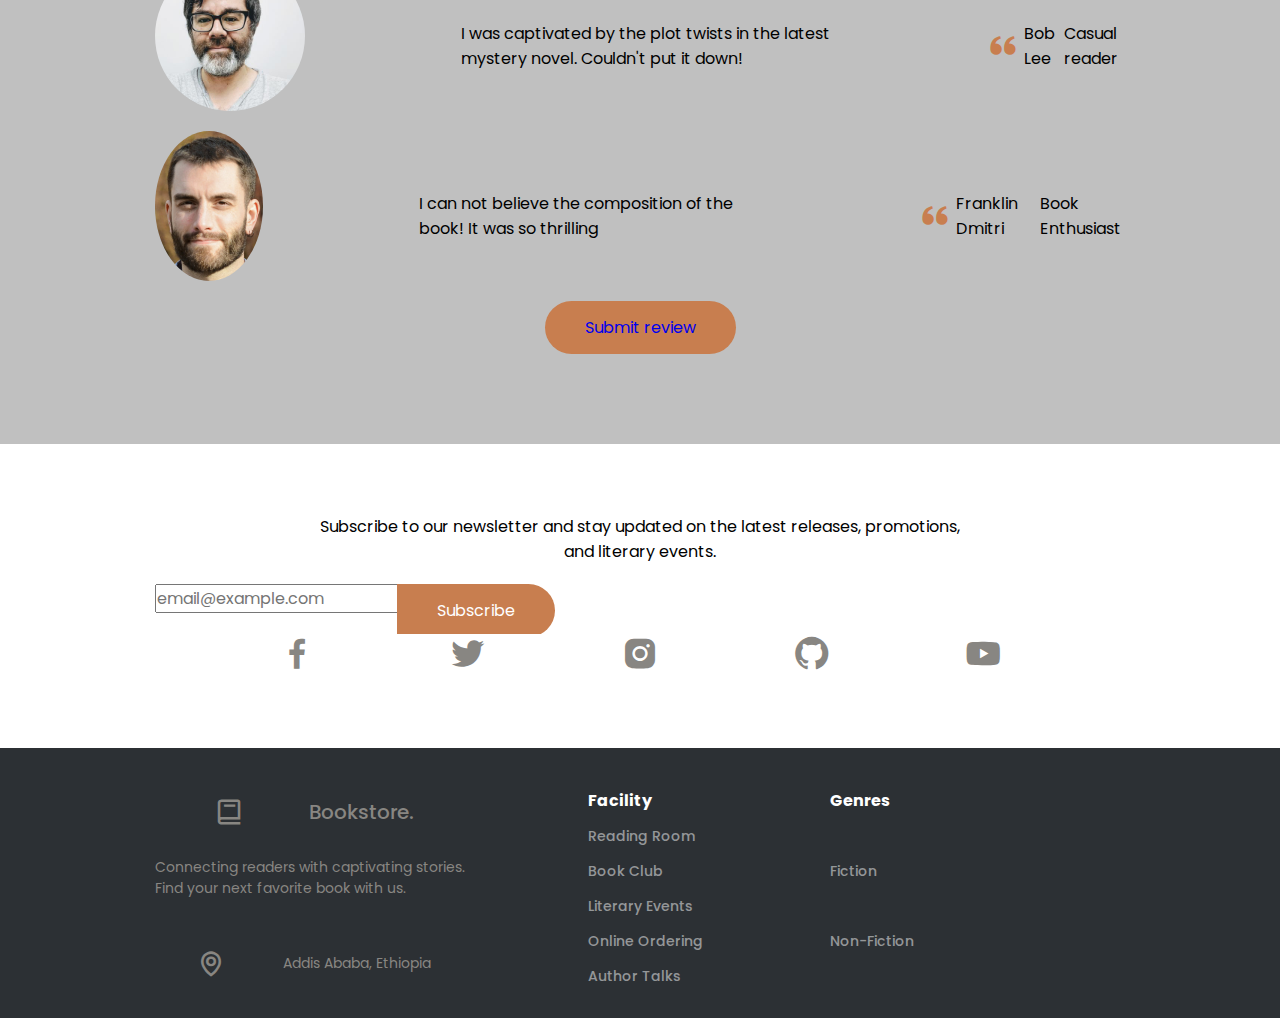
==== commit 8d48e265: "Update index.html" ====
--- a/index.html
+++ b/index.html
@@ -1,27 +1,26 @@
 <!DOCTYPE html>
 <html lang="en">
+
 <head>
     <meta charset="UTF-8">
     <meta http-equiv="X-UA-Compatible" content="IE=edge">
     <meta name="viewport" content="width=device-width, initial-scale=1.0">
     <title>Bookstore Website</title>
-  
-    <!--link to login page -->
-   <!--Swiper JS CSS--> 
-    <link rel="stylesheet" href="css/swiper-bundle.min.css">
-    <!--Scroll Reveal --> 
-    <link rel="stylesheet" href="css/scrollreveal.min.js">
+
     <!-- Boxicons-->
     <link href='https://unpkg.com/boxicons@2.1.2/css/boxicons.min.css' rel='stylesheet'>
-     <!--CSS-->
+    <!--CSS-->
     <link rel="stylesheet" href="css/style.css">
     <link rel="stylesheet" href="catalog.html">
-   
+
 </head>
+
 <body>
+
+    <div class="coverer"></div>
     <!-- Header -->
     <header class="header">
-        
+
         <nav class="nav container flex">
             <a href="#" class="logo-content flex">
                 <i class='bx bx-book logo-icon'></i>
@@ -45,361 +44,352 @@
 
                 <i class='bx bx-x navClose-btn'></i>
             </div>
-           
-             <div class="left-nav">
+
+            <div class="left-nav">
                 <div class="search-icon">
-                <i id="search-icon" class="bx bx-search logo-icon"></i>
-                </div>
-    
+                    <i id="search-icon" class="bx bx-search logo-icon"></i>
+                </div>
+
                 <div class="login-content">
                     <i class='bx bxs-user'></i>
                 </div>
-                
+
                 <i class='bx bx-menu navOpen-btn'></i>
             </div>
-        </nav>    
+        </nav>
     </header>
 
- 
-      <div class="wrapper">
-         <span class="icon-close"><i class='bx bx-x'></i></span>
+    <!-- Sign Up -->
+    <div class="wrapper">
+        <span class="icon-close"><i class='bx bx-x'></i></span>
         <div class="form-box login">
+
+            <form action="" class="form-box">
+                <h2>Login</h2>
+                <div class="input-box">
+                    <input class="input-text" type="email" required>
+                    <label for="input-text">Email</label>
+                    <i class='bx bxs-envelope'></i>
+                </div>
+                <div class="input-box">
+                    <input class="input-text" type="password" minlength="8" maxlength="32" required>
+                    <label for="input-text">password</label>
+                    <i class='bx bxs-lock-alt'></i>
+                </div>
+                <div class="remeber-forgot">
+                    <label for="remeber-me"><input type="checkbox">
+                        Remeber me</label>
+                    <a href="#">Forgot password?</a>
+                </div>
+                <div class="reg">
+                    <button class="btn">Login</button>
+                </div>
+                <div class="login-register">
+                    <p>Don't have an account ?<a href="#" class="register-link">Register</a></p>
+                </div>
+        </div>
+        <div class="form-box register">
+            <form action="" class="form-box">
+                <h2>Sign up</h2>
+                <div class="input-box">
+
+                    <input class="input-text" type="text">
+                    <label for="input-text">User name</label>
+                    <i class='bx bxs-user'></i>
+                </div>
+
+
+                <div class="input-box">
+
+                    <input class="input-text" type="email">
+                    <label for="input-text">Email</label>
+                    <i class='bx bxs-envelope'></i>
+                </div>
+
+                <div class="input-box">
+
+                    <input class="input-text" type="password" minlength="8" maxlength="32">
+                    <label for="input-text">password</label>
+                    <i class='bx bxs-lock-alt'></i>
+                </div>
+                <div class="remeber-forgot">
+                    <label for="remeber-me"><input type="checkbox" id="remeber-me">
+                        I agree to the terms and conditions</label>
+
+                </div>
+                <div class="reg">
+                    <button class="btn">Register </button>
+                </div>
+                <div class="login-register">
+                    <p>Already have an account ?<a href="#" class="login-link">Login</a></p>
+                </div>
+            </form>
+        </div>
+    </div>
+
+
+    <!-- Home Section -->
+    <section class="home" id="home">
+        <div class="home-content">
+            <div class="swiper mySwiper">
+                <div class="swiper-wrapper">
+                    <div class="swiper-slide">
+                        <img src="images/homeImg1.jpg" alt="" class="home-img">
+                        <div class="home-details">
+                            <div class="home-text">
+                                <h4 class="homeSubtitle">Discover a World of Books.</h4>
+                                <h2 class="homeTitle">Explore a Vast Collection <br> of Literature</h2>
+                            </div>
+                            <button class="button"> <a href="catalog.html">Explore</a></button>
+                        </div>
+                    </div>
+                    <!-- We will add more slides for different book promotions -->
+                </div>
+                <div class="swiper-button-next swiper-navBtn"></div>
+                <div class="swiper-button-prev swiper-navBtn"></div>
+                <div class="swiper-pagination"></div>
+            </div>
+        </div>
+
+    </section>
+
+    <!-- About Section -->
+    <section class="section about" id="about">
+        <div class="about-content container">
+            <div class="about-imageContent">
+                <img src="images/aboutImg.jpg" alt="" class="about-img">
+                <div class="aboutImg-textBox">
+                    <i class='bx bx-heart heart-icon flex'></i>
+                    <p class="content-description">Dive into the world of stories and knowledge. Our passion for books
+                        knows no bounds.</p>
+                </div>
+            </div>
+
+            <div class="about-details">
+                <div class="about-text">
+                    <h4 class="content-subtitle"><i>Our Bookstore</i></h4>
+                    <h2 class="content-title">Where Words Come to Life</h2>
+                    <p class="content-description">We believe in the power of literature to inspire, educate, and
+                        entertain. Our curated selection caters to every reader's taste.</p>
+                    <ul class="about-lists flex">
+                        <li class="about-list">Fiction</li>
+                        <li class="about-list dot">.</li>
+                        <li class="about-list">Non-Fiction</li>
+                        <li class="about-list dot">.</li>
+                        <li class="about-list">Science Fiction</li>
+                    </ul>
+                </div>
+
+                <div class="about-buttons flex">
+                    <a href="#" class="about-link flex">
+                        <span class="link-text">Discover More Books</span>
+                        <i class='bx bx-right-arrow-alt about-arrowIcon'></i>
+                    </a>
+                </div>
+
+            </div>
+            <div class="about-intro-video">
+                <video src="/images/intro.mkv" controls class="about-video" autoplay loop muted></video>
+            </div>
+        </div>
+    </section>
+
+    <!-- Catalog Section -->
+    <section class="section catalog" id="catalog">
+        <div class="catalog-container container">
+            <div class="catalog-text">
+                <h4 class="section-subtitle"><i>Our Popular Catalog</i></h4>
+                <h2 class="section-title">Discover Our Diverse Collection</h2>
+                <p class="section-description">
+                    Explore our extensive catalog featuring a wide range of genres, authors, and captivating stories.
+                </p>
+            </div>
+
+            <div class="catalog-content">
+                <div class="catalog-item catalog-item1 flex">
+                    <img src="images/book1.jpg" alt="" class="catalog-img">
+                    <div class="catalogItem-details">
+                        <h4 class="catalogItem-topic"><span class="no-wrap">The Mystery of the Lost Key</span></h4>
+                        <p class="catalogItem-des">This is just a placeholder. <br> A thrilling detective novel that
+                            will keep you on the edge of
+                            your seat.</p>
+
+                    </div>
+                    <div class="catalogItem-price flex">
+                        <span class="discount-price">$14.99</span>
+                        <span class="real-price">$18.99</span>
+                    </div>
+                    
+                </div>
+                <div class="catalog-item catalog-item2 flex">
+                    <img src="images/Cover 1.jpg" alt="" class="catalog-img">
+                    <div class="catalogItem-details">
+                        <h4 class="catalogItem-topic"><span class="no-wrap">The Mystery of the Lost Key</span></h4>
+                        <p class="catalogItem-des">This is just a placeholder. <br> A thrilling detective novel that
+                            will keep you on the edge of
+                            your seat.</p>
+                    </div>
+                    <div class="catalogItem-price flex">
+                        <span class="discount-price">$14.99</span>
+                        <span class="real-price">$18.99</span>
+                    </div>
+                </div>
+                <div class="catalog-item catalog-item3 flex">
+                    <img src="images/Cover 2.jpg" alt="" class="catalog-img">
+                    <div class="catalogItem-details">
+                        <h4 class="catalogItem-topic"><span class="no-wrap">The Mystery of the Lost Key</span></h4>
+                        <p class="catalogItem-des">This is just a placeholder. <br> A thrilling detective novel that
+                            will keep you on the edge of
+                            your seat.</p>
+                    </div>
+
+                    <div class="catalogItem-price flex">
+                        <span class="discount-price">$14.99</span>
+                        <span class="real-price">$18.99</span>
+                    </div>
+                </div>
+                <div class="catalog-item catalog-item4 flex">
+                    <img src="images/Cover 3.jpg" alt="" class="catalog-img">
+                    <div class="catalogItem-details">
+                        <h4 class="catalogItem-topic"><span class="no-wrap">The Mystery of the Lost Key</span></h4>
+                        <p class="catalogItem-des">This is just a placeholder. <br> A thrilling detective novel that
+                            will keep you on the edge of
+                            your seat.</p>
+                    </div>
+                    <div class="catalogItem-price flex">
+                        <span class="discount-price">$14.99</span>
+                        <span class="real-price">$18.99</span>
+                    </div>
+                </div>
+            </div>
+        </div>
+    </section>
+
+    <!-- Brand Section -->
+    <section class="section brand">
+        <div class="brand-container container">
+            <h4 class="section-subtitle"><i>Our Trusted Authors</i></h4>
+            <div class="brand-images">
+                <!-- Add author images -->
+                <figure class="brand-image">
+                    <a href="https://en.wikipedia.org/wiki/J._K._Rowling" title="J. K. Rowling" target="_blank"><img
+                            src="images/author1.jpg" alt="" class="brand-img"></a>
+                    <figcaption> British author and philanthropist. She wrote Harry Potter, a seven-volume fantasy
+                        series published from 1997 to 2007.</figcaption>
+                </figure>
+                <figure class="brand-image">
+                    <a href="https://en.wikipedia.org/wiki/R._L._Stine" title="R. L. Stine" target="_blank"><img
+                            src="images/author2.jpg" alt="" class="brand-img"></a>
+                    <figcaption>Sometimes known as Jovial Bob Stine and Eric Affabee, is an American novelist, short
+                        story writer, television producer,
+                        screenwriter, and executive editor.</figcaption>
+                </figure>
+                <!-- Add more author images -->
+            </div>
+        </div>
+    </section>
+
+    <!-- Reviews Section -->
+    <section class="section review" id="review">
+        <div class="review-container container">
+            <div class="review-text">
+                <h4 class="section-subtitle"><i>Reviews</i></h4>
+                <h2 class="section-title">What Readers Say</h2>
+                <p class="section-description">Read what our customers have to say about their favorite books and
+                    experiences.</p>
+            </div>
+
+            <div class="testimonials">
+                <!-- Add book-related testimonials -->
+                <div class="testimonial-content flex">
+                    <img src="images/reader1.jpg" alt="" class="review-img">
+                    <p class="review-quote">I was captivated by the plot twists in the latest mystery novel.
+                        Couldn't put it down!</p>
+                    <i class='bx bxs-quote-alt-left quote-icon'></i>
+                    <div class="testimonial-personDetails flex">
+                        <span class="name">Bob Lee</span>
+                        <span class="job">Casual reader</span>
+                    </div>
+                </div>
+                <div class="testimonial-content flex">
+                    <img src="images/reader2.jpg" alt="" class="review-img">
+                    <p class="review-quote">I can not believe the composition of the book! It was so thrilling</p>
+                    <i class='bx bxs-quote-alt-left quote-icon'></i>
+                    <div class="testimonial-personDetails flex">
+                        <span class="name">Franklin Dmitri</span>
+                        <span class="job">Book Enthusiast</span>
+
+                    </div>
+
+                </div>
+                <div class="about-buttons flex">
+                    <button class="button"><a href="Review.html">Submit review</a></button>
+                </div>
+            </div>
+            </a>
+        </div>
+    </section>
+
+    <!-- Newsletter Section -->
+    <section class="section newsletter">
+        <div class="newsletter-container container">
+
+            <p class="section-description">Subscribe to our newsletter and stay updated on the latest releases,
+                promotions, and literary events.</p>
+            <div class="newsletter-inputBox">
+                <input type="email" placeholder="email@example.com" class="newsletter-input">
+                <button class="button newsletter-button">Subscribe</button>
+            </div>
             
-        <form action="" class="form-box"> 
-          <h2>Login</h2>
-        <div class="input-box">
-          <input class="input-text" type="email" required>
-          <label for="input-text">Email</label>
-          <i class='bx bxs-envelope' ></i>
-        </div>
-        <div class="input-box">
-          <input class="input-text" type="password"  minlength="8" maxlength="32" required>
-          <label for="input-text">password</label>
-          <i class='bx bxs-lock-alt' ></i>
-        </div>
-        <div class="remeber-forgot">
-           <label for="remeber-me"><input  type="checkbox">
-         Remeber me</label>
-      <a href="#">Forgot password?</a>
-      </div>
-      <div class="reg">
-        <button class="btn" >Login</button>
-          </div> 
-        <div class="login-register">
-            <p>Don't have an account ?<a  href="#"class="register-link">Register</a></p>
-        </div>
-        </div> 
-        <div class="form-box register">
-                <form action="" class="form-box"> 
-                  <h2>Sign up</h2>
-                  <div class="input-box">
-                    
-                    <input class="input-text" type="text" >
-                    <label for="input-text">User name</label>
-                    <i class='bx bxs-user' ></i>
-                  </div>
-                
-                
-                <div class="input-box">
-                  
-                  <input class="input-text" type="email">
-                  <label for="input-text">Email</label>
-                  <i class='bx bxs-envelope' ></i>
-                </div>
-                
-                <div class="input-box">
-                  
-                  <input class="input-text" type="password"  minlength="8" maxlength="32" >
-                  <label for="input-text">password</label>
-                  <i class='bx bxs-lock-alt' ></i>
-                </div>
-                <div class="remeber-forgot">
-                    <label for="remeber-me"><input  type="checkbox"id="remeber-me">
-                  I agree to the terms and conditions</label>
-               
-               </div>
-                <div class="reg">
-                 <button class="btn">Register </button>
-                   </div>
-                   <div class="login-register"><p>Already have an account ?<a  href="#" class="login-link">Login</a></p>
-                   </div>
-            </form>
-        </div>
-      </div>
-        <!-- Home Section -->
-        <section class="home" id="home">
-            <div class="home-content">
-                <div class="swiper mySwiper">
-                    <div class="swiper-wrapper">
-                        <div class="swiper-slide">
-                            <img src="images/homeImg1.jpg" alt="" class="home-img">
-                            <div class="home-details">
-                                <div class="home-text">
-                                    <h4 class="homeSubtitle">Discover a World of Books.</h4>
-                                    <h2 class="homeTitle">Explore a Vast Collection <br> of Literature</h2>
-                                </div>
-                                <button class="button">Explore</button>
-                            </div>
-                        </div>
-                        <!-- We will add more slides for different book promotions -->
-                    </div>
-                    <div class="swiper-button-next swiper-navBtn"></div>
-                    <div class="swiper-button-prev swiper-navBtn"></div>
-                    <div class="swiper-pagination"></div>
-                </div>
-            </div>
-            
-        </section>
-    
-        <!-- About Section -->
-        <section class="section about" id="about">
-            <div class="about-content container">
-                <div class="about-imageContent">
-                    <img src="images/aboutImg.jpg" alt="" class="about-img">
-                    <div class="aboutImg-textBox">
-                        <i class='bx bx-heart heart-icon flex'></i>
-                        <p class="content-description">Dive into the world of stories and knowledge. Our passion for books
-                            knows no bounds.</p>
-                    </div>
-                </div>
-    
-                <div class="about-details">
-                    <div class="about-text">
-                        <h4 class="content-subtitle"><i>Our Bookstore</i></h4>
-                        <h2 class="content-title">Where Words Come to Life</h2>
-                        <p class="content-description">We believe in the power of literature to inspire, educate, and
-                            entertain. Our curated selection caters to every reader's taste.</p>
-                        <ul class="about-lists flex">
-                            <li class="about-list">Fiction</li>
-                            <li class="about-list dot">.</li>
-                            <li class="about-list">Non-Fiction</li>
-                            <li class="about-list dot">.</li>
-                            <li class="about-list">Science Fiction</li>
-                        </ul>
-                    </div>
-    
-                    <div class="about-buttons flex">
-                        <button class="button">About Us</button>
-                        <a href="#" class="about-link flex">
-                            <span class="link-text">see more</span>
-                            <i class='bx bx-right-arrow-alt about-arrowIcon'></i>
-                        </a>
-                    </div>
-                </div>
-                <div class="about-intro-video">
-                    <video src="/images/intro.mkv" controls  class="about-video"></video>
-                </div>
-            </div>
-        </section>
-    
-        <!-- Catalog Section -->
-        <section class="section catalog" id="catalog">
-            <div class="catalog-container container">
-                <div class="catalog-text">
-                    <h4 class="section-subtitle"><i>Our Popular Catalog</i></h4>
-                    <h2 class="section-title">Discover Our Diverse Collection</h2>
-                    <p class="section-description">
-                        Explore our extensive catalog featuring a wide range of genres, authors, and captivating stories.
-                    </p>
-                </div>
-    
-                <div class="catalog-content">
-                    <div class="catalog-item catalog-item1 flex">
-                        <img src="images/book1.jpg" alt="" class="catalog-img">
-                        <div class="catalogItem-details">
-                            <h4 class="catalogItem-topic"><span class="no-wrap">The Mystery of the Lost Key</span></h4>
-                            <p class="catalogItem-des">This is just a placeholder. <br>  A thrilling detective novel that will keep you on the edge of
-                            your seat.</p>
-                        </div>
-                        <div class="catalogItem-price flex">
-                            <span class="discount-price">$14.99</span>
-                            <span class="real-price">$18.99</span>
-                        </div>
-                    </div>
-                    <div class="catalog-item catalog-item2 flex">
-                        <img src="images/Cover 1.jpg" alt="" class="catalog-img">
-                        <div class="catalogItem-details">
-                            <h4 class="catalogItem-topic"><span class="no-wrap">The Mystery of the Lost Key</span></h4>
-                            <p class="catalogItem-des">This is just a placeholder. <br> A thrilling detective novel that will keep you on the edge of
-                            your seat.</p>
-                        </div>
-                        <div class="catalogItem-price flex">
-                            <span class="discount-price">$14.99</span>
-                            <span class="real-price">$18.99</span>
-                        </div>
-                    </div>
-                    <div class="catalog-item catalog-item3 flex">
-                        <img src="images/Cover 2.jpg" alt="" class="catalog-img">
-                        <div class="catalogItem-details">
-                            <h4 class="catalogItem-topic"><span class="no-wrap">The Mystery of the Lost Key</span></h4>
-                            <p class="catalogItem-des">This is just a placeholder. <br> A thrilling detective novel that will keep you on the edge of
-                                your seat.</p>
-                        </div>
-                        <div class="catalogItem-price flex">
-                            <span class="discount-price">$14.99</span>
-                            <span class="real-price">$18.99</span>
-                        </div>
-                    </div>
-                    <div class="catalog-item catalog-item4 flex">
-                        <img src="images/Cover 3.jpg" alt="" class="catalog-img">
-                        <div class="catalogItem-details">
-                            <h4 class="catalogItem-topic"><span class="no-wrap">The Mystery of the Lost Key</span></h4>
-                            <p class="catalogItem-des">This is just a placeholder. <br> A thrilling detective novel that will keep you on the edge of
-                            your seat.</p>
-                        </div>
-                        <div class="catalogItem-price flex">
-                            <span class="discount-price">$14.99</span>
-                            <span class="real-price">$18.99</span>
-                        </div>
-                    </div>
-                    <div class="catalog-item catalog-item5 flex">
-                        <img src="images/cover 4.jpg" alt="" class="catalog-img">
-                        <div class="catalogItem-details">
-                            <h4 class="catalogItem-topic"><span class="no-wrap">The Mystery of the Lost Key</span></h4>
-                            <p class="catalogItem-des">This is just a placeholder. <br> A thrilling detective novel that will keep you on the edge of
-                            your seat.</p>
-                        </div>
-                        <div class="catalogItem-price flex">
-                            <span class="discount-price">$14.99</span>
-                            <span class="real-price">$18.99</span>
-                        </div>
-                    </div>
-                    <div class="catalog-item catalog-item6 flex">
-                        <img src="images/cover 5.jpg" alt="" class="catalog-img">
-                        <div class="catalogItem-details">
-                            <h4 class="catalogItem-topic"><span class="no-wrap">The Mystery of the Lost Key</span></h4>
-                            <p class="catalogItem-des">This is just a placeholder. <br> A thrilling detective novel that will keep you on the edge of
-                            your seat.</p>
-                        </div>
-                        <div class="catalogItem-price flex">
-                            <span class="discount-price">$14.99</span>
-                            <span class="real-price">$18.99</span>
-                        </div>
-                    </div>
-                    <!-- Add more book items as needed -->
-                </div>
-            </div>
-        </section>
-
-        <!-- Brand Section -->
-        <section class="section brand">
-            <div class="brand-container container">
-                <h4 class="section-subtitle"><i>Our Trusted Authors</i></h4>
-                <div class="brand-images">
-                    <!-- Add author images -->
-                    <figure class="brand-image">
-                        <a href="https://en.wikipedia.org/wiki/J._K._Rowling" title="J. K. Rowling" target="_blank"><img src="images/author1.jpg"
-                                alt="" class="brand-img"></a>
-                                <figcaption> British author and philanthropist. She wrote Harry Potter, a seven-volume fantasy series published from 1997 to 2007.</figcaption>
-                        </figure>
-                    <figure class="brand-image">
-                        <a href="https://en.wikipedia.org/wiki/R._L._Stine" title="R. L. Stine" target="_blank"><img src="images/author2.jpg"
-                                alt="" class="brand-img"></a>
-                                <figcaption>Sometimes known as Jovial Bob Stine and Eric Affabee, is an American novelist, short story writer, television producer,
-                                screenwriter, and executive editor.</figcaption>
-                        </figure>
-                    <!-- Add more author images -->
-                </div>
-            </div>
-        </section>
-    
-        <!-- Reviews Section -->
-        <section class="section review" id="review">
-            <div class="review-container container">
-                <div class="review-text">
-                    <h4 class="section-subtitle"><i>Reviews</i></h4>
-                    <h2 class="section-title">What Readers Say</h2>
-                    <p class="section-description">Read what our customers have to say about their favorite books and
-                        experiences.</p>
-                </div>
-    
-                <div class="testimonials">
-                    <!-- Add book-related testimonials -->
-                    <div class="testimonial-content flex">
-                        <img src="images/reader1.jpg" alt="" class="review-img">
-                        <p class="review-quote">I was captivated by the plot twists in the latest mystery novel.
-                            Couldn't put it down!</p>
-                        <i class='bx bxs-quote-alt-left quote-icon'></i>
-                        <div class="testimonial-personDetails flex">
-                            <span class="name">Franklin Dmitri</span>
-                            <span class="job">Book Enthusiast</span>
-                        </div>
-                    </div>
-                    <div class="testimonial-content flex">
-                        <img src="images/reader2.jpg" alt="" class="review-img">
-                        <p class="review-quote">I was captivated by the plot twists in the latest mystery novel.
-                            Couldn't put it down!</p>
-                        <i class='bx bxs-quote-alt-left quote-icon'></i>
-                        <div class="testimonial-personDetails flex">
-                            <span class="name">Franklin Dmitri</span>
-                            <span class="job">Book Enthusiast</span>
-
-                        </div>
-                    </div>
-                </div>
-            </div>
-        </section>
-    
-        <!-- Newsletter Section -->
-        <section class="section newsletter">
-            <div class="newsletter-container container">
+            <div class="newsletter media-icons flex">
+                <!-- Replace the following URLs with our actual social media links -->
+                <a href="https://www.facebook.com"><i class='bx bxl-facebook'></i></a>
+                <a href="https://twitter.com"><i class='bx bxl-twitter'></i></a>
+                <a href="https://www.instagram.com"><i class='bx bxl-instagram-alt'></i></a>
+                <a href="https://github.com"><i class='bx bxl-github'></i></a>
+                <a href="https://www.youtube.com"><i class='bx bxl-youtube'></i></a>
+            </div>
+        </div>
+
+    </section>
+    </main>
+    <!-- Footer Section -->
+    <footer class="section footer">
+        <div class="footer-container container">
+            <div class="footer-content">
                 <a href="#" class="logo-content flex">
                     <i class='bx bx-book logo-icon'></i>
                     <span class="logo-text">Bookstore.</span>
                 </a>
-                <p class="section-description">Subscribe to our newsletter and stay updated on the latest releases,
-                    promotions, and literary events.</p>
-                <div class="newsletter-inputBox">
-                    <input type="email" placeholder="email@example.com" class="newsletter-input">
-                    <button class="button newsletter-button">Subscribe</button>
-                </div>
-                <div class="newsletter media-icons flex">
-                    <!-- Replace the following URLs with our actual social media links -->
-                    <a href="https://www.facebook.com"><i class='bx bxl-facebook'></i></a>
-                    <a href="https://twitter.com"><i class='bx bxl-twitter'></i></a>
-                    <a href="https://www.instagram.com"><i class='bx bxl-instagram-alt'></i></a>
-                    <a href="https://github.com"><i class='bx bxl-github'></i></a>
-                    <a href="https://www.youtube.com"><i class='bx bxl-youtube'></i></a>
-                </div>
-            </div>
-
-        </section>
-    </main>
-<!-- Footer Section -->
-<footer class="section footer">
-    <div class="footer-container container">
-        <div class="footer-content">
-            <a href="#" class="logo-content flex">
-                <i class='bx bx-book logo-icon'></i>
-                <span class="logo-text">Bookstore.</span>
-            </a>
-            <p class="content-description">Connecting readers with captivating stories. Find your next favorite book with us.</p>
-            <div class="footer-location flex">
-                <i class='bx bx-map map-icon'></i>
-                <div class="location-text">
-                    Addis Ababa, Ethiopia
-                </div>
-            </div>
-        </div>
-        <div class="footer-linkContent">
-            <ul class="footer-links">
-                <h4 class="footerLinks-title">Facility</h4>
-                <li><a href="#" class="footer-link">Reading Room</a></li>
-                <li><a href="#" class="footer-link">Book Club</a></li>
-                <li><a href="#" class="footer-link">Literary Events</a></li>
-                <li><a href="#" class="footer-link">Online Ordering</a></li>
-                <li><a href="#" class="footer-link">Author Talks</a></li>
-            </ul>
-            <ul class="footer-links">
-                <h4 class="footerLinks-title">Genres</h4>
-                <li><a href="#" class="footer-link">Fiction</a></li>
-                <li><a href="#" class="footer-link">Non-Fiction</a></li>
-                <!-- more genre links as needed -->
-            </ul>
-        </div>
-    </div>
-</footer>
-
-<script src="js/script.js"></script>
+                <p class="content-description">Connecting readers with captivating stories. Find your next favorite book
+                    with us.</p>
+                <div class="footer-location flex">
+                    <i class='bx bx-map map-icon'></i>
+                    <div class="location-text">
+                        Addis Ababa, Ethiopia
+                    </div>
+                </div>
+            </div>
+            <div class="footer-linkContent">
+                <ul class="footer-links">
+                    <h4 class="footerLinks-title">Facility</h4>
+                    <li><a href="#" class="footer-link">Reading Room</a></li>
+                    <li><a href="#" class="footer-link">Book Club</a></li>
+                    <li><a href="#" class="footer-link">Literary Events</a></li>
+                    <li><a href="#" class="footer-link">Online Ordering</a></li>
+                    <li><a href="#" class="footer-link">Author Talks</a></li>
+                </ul>
+                <ul class="footer-links">
+                    <h4 class="footerLinks-title">Genres</h4>
+                    <li><a href="#" class="footer-link">Fiction</a></li>
+                    <li><a href="#" class="footer-link">Non-Fiction</a></li>
+                    <!-- more genre links as needed -->
+                </ul>
+            </div>
+        </div>
+    </footer>
+
+    <script src="js/script.js"></script>
 </body>
+
 </html>
